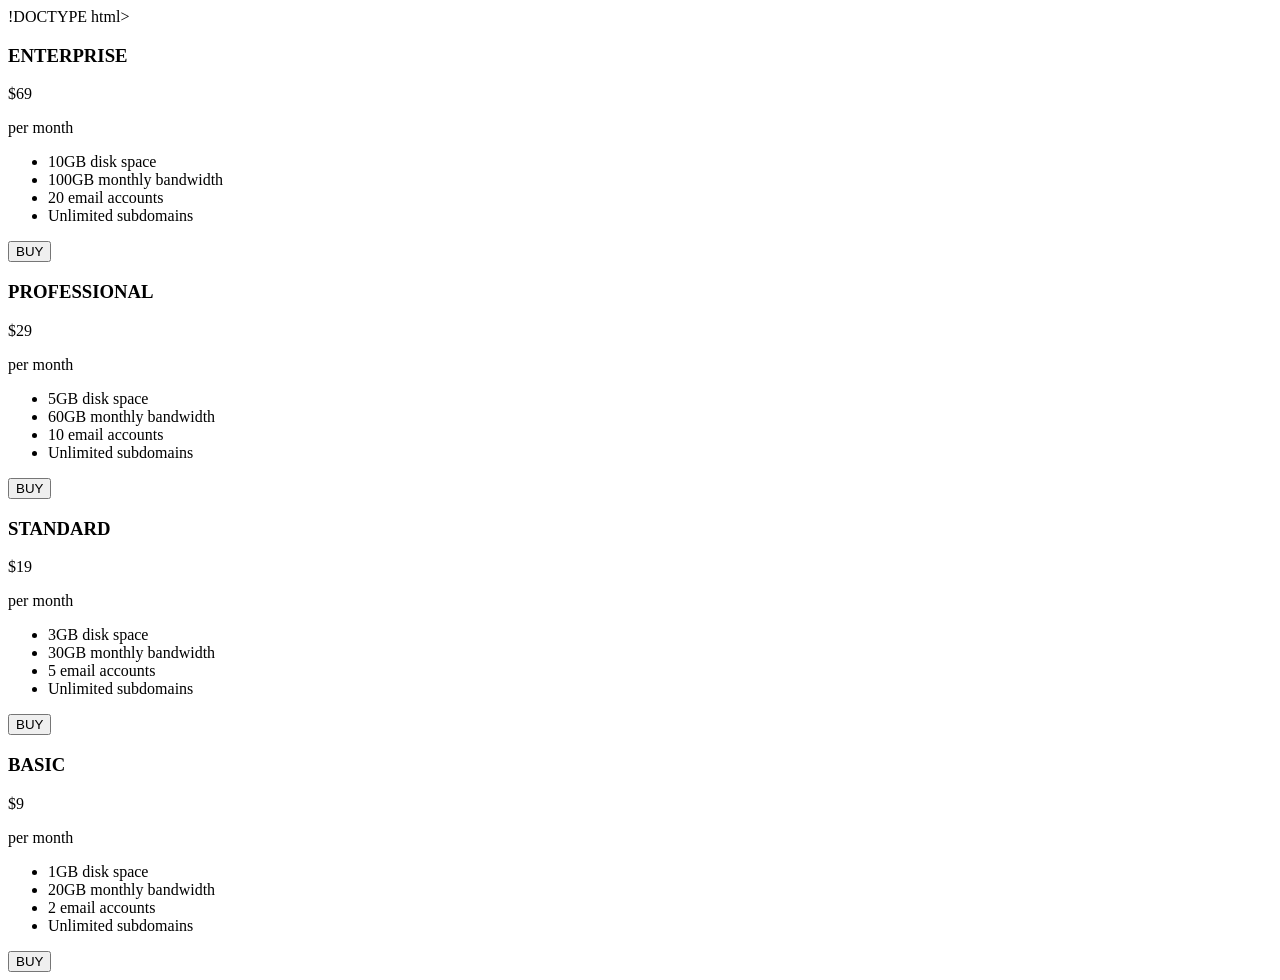
==== Price/index.html @ 71d0e124 "Create Price index.html with pricing details Add pricing section with multiple plans and features." ====
!DOCTYPE html>
<html lang="en">
<head>
    <meta charset="UTF-8">
    <title>Price</title>
    <link rel="stylesheet" href="style.css">
</head>
<body>

    <section class="pricing">
    <div class="container">

        <div class="card">
            <h3>ENTERPRISE</h3>
            <div class="price">$69</div>
            <p class="period">per month</p>

            <ul>
                <li>10GB disk space</li>
                <li>100GB monthly bandwidth</li>
                <li>20 email accounts</li>
                <li>Unlimited subdomains</li>
            </ul>

            <button class="btn red">BUY</button>
        </div>

        <div class="card featured">
            <h3>PROFESSIONAL</h3>
            <div class="price">$29</div>
            <p class="period">per month</p>

            <ul>
                <li>5GB disk space</li>
                <li>60GB monthly bandwidth</li>
                <li>10 email accounts</li>
                <li>Unlimited subdomains</li>
            </ul>

            <button class="btn orange">BUY</button>
        </div>

        <div class="card">
            <h3>STANDARD</h3>
            <div class="price">$19</div>
            <p class="period">per month</p>

            <ul>
                <li>3GB disk space</li>
                <li>30GB monthly bandwidth</li>
                <li>5 email accounts</li>
                <li>Unlimited subdomains</li>
            </ul>

            <button class="btn blue">BUY</button>
        </div>

        <div class="card">
            <h3>BASIC</h3>
            <div class="price">$9</div>
            <p class="period">per month</p>

            <ul>
                <li>1GB disk space</li>
                <li>20GB monthly bandwidth</li>
                <li>2 email accounts</li>
                <li>Unlimited subdomains</li>
            </ul>

            <button class="btn green">BUY</button>
        </div>

    </div>
</section>
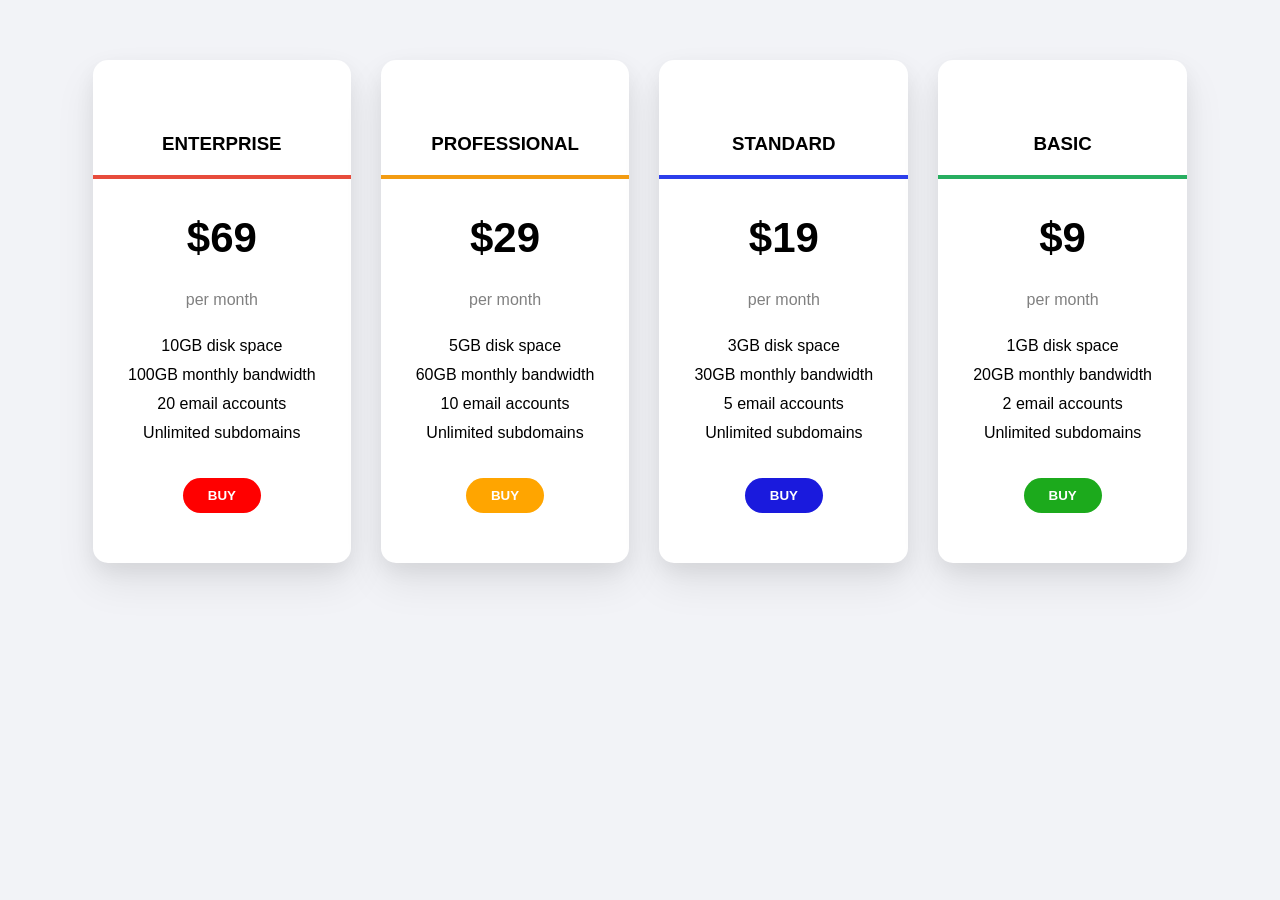
==== commit 63e02e5a: "Fix DOCTYPE declaration in index.html" ====
--- a/Price/index.html
+++ b/Price/index.html
@@ -1,4 +1,4 @@
-!DOCTYPE html>
+<!DOCTYPE html>
 <html lang="en">
 <head>
     <meta charset="UTF-8">
--- a/Price/style.css
+++ b/Price/style.css
@@ -0,0 +1,103 @@
+body {
+    margin: 0;
+    font-family: Arial, sans-serif;
+    background: #f2f3f7;
+    line-height: 1.6;
+}
+
+.container {
+    max-width: 1200px;
+    margin: 60px auto;
+    display: flex;
+    justify-content: center;
+    gap: 30px;
+}
+
+.card {
+    background: #ffffff;
+    border-radius: 15px;
+    padding: 50px 35px;
+    box-shadow: 
+        0 8px 20px rgba(0, 0, 0, 0.06),
+        0 20px 40px rgba(0, 0, 0, 0.08);
+    transition: 0.3s ease;
+    text-align: center;
+}
+
+.card:hover {
+    transform: translateY(-8px);
+    box-shadow: 
+        0 15px 30px rgba(0, 0, 0, 0.08),
+        0 30px 60px rgba(0, 0, 0, 0.12);
+}
+
+.card h3 {
+    position: relative;
+    padding-bottom: 20px;
+    margin-bottom: 25px;
+}
+
+.card h3::after {
+    content: "";
+    position: absolute;
+    bottom: 0;
+    left: -35px;     /* дорівнює padding картки */
+    width: calc(100% + 70px);
+    height: 4px;
+}
+
+.card:nth-child(1) h3::after {
+    background: #e74c3c;
+}
+
+.card:nth-child(2) h3::after {
+    background: #f39c12;
+}
+
+.card:nth-child(3) h3::after {
+    background: #2c3eeb;
+}
+
+.card:nth-child(4) h3::after {
+    background: #27ae60;
+}
+
+.card ul {
+    line-height: 1.8;
+    margin: 20px 0 30px;
+}
+
+.price {
+    font-size: 42px;
+    font-weight: 700;
+    margin: 15px 0;
+}
+
+.period {
+    color: gray;
+    margin-bottom: 20px;
+}
+
+.btn {
+    padding: 10px 25px;
+    border-radius: 25px;
+    border: none;
+    color: white;
+    font-weight: bold;
+    cursor: pointer;
+}
+
+.btn:hover {
+    opacity: 0.85;
+    transform: scale(1.05);
+}
+
+ul {
+    list-style: none;
+    padding: 0;
+}
+
+.red { background: red; }
+.orange { background: orange; }
+.blue { background: #1a1add; }
+.green { background: #1caa1c; }
